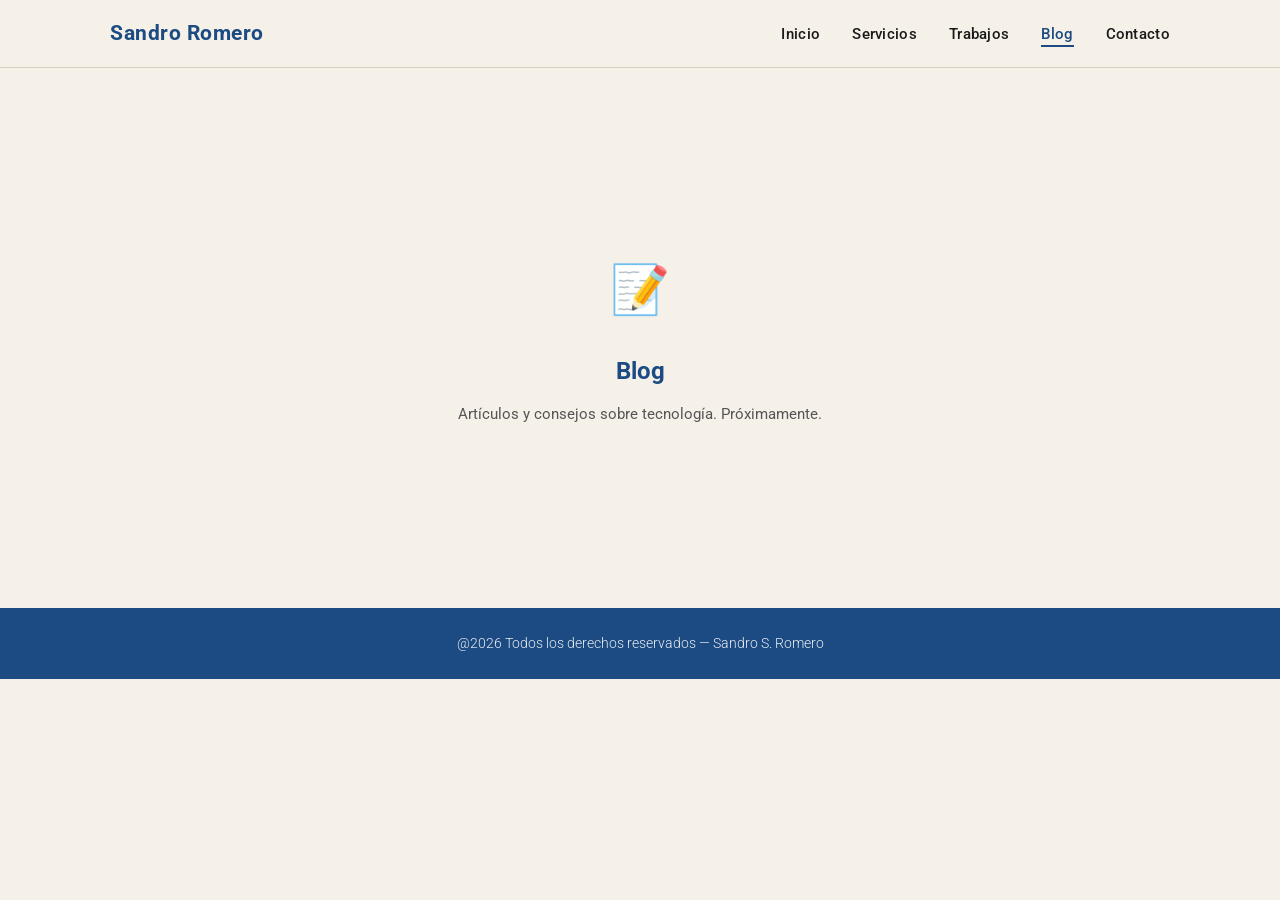
==== blog.html @ 6c4a7341 "nuew cambios espero funcione" ====
<!DOCTYPE html>
<html lang="es">
<head>
  <meta charset="UTF-8">
  <meta name="viewport" content="width=device-width, initial-scale=1.0">
  <title>Blog — Sandro Romero · Técnico en Informática</title>
  <link rel="stylesheet" href="css/styles.css">
  <style>
    .coming-soon { min-height: 60vh; display: flex; flex-direction: column; align-items: center; justify-content: center; text-align: center; padding: 60px 20px; }
    .coming-soon span { font-size: 3rem; margin-bottom: 20px; display: block; }
    .coming-soon h2 { color: #1B4B82; font-size: 1.5rem; margin-bottom: 10px; }
    .coming-soon p  { color: #555555; font-size: 0.95rem; }
  </style>
</head>
<body>
  <header>
    <div class="header-inner">
      <a href="index.html" class="logo">Sandro Romero</a>
      <nav>
        <ul id="nav-menu">
          <li><a href="index.html">Inicio</a></li>
          <li><a href="servicios.html">Servicios</a></li>
          <li><a href="trabajos.html">Trabajos</a></li>
          <li><a href="blog.html" class="active">Blog</a></li>
          <li><a href="contacto.html">Contacto</a></li>
        </ul>
      </nav>
      <button class="hamburger" id="hamburger" aria-label="Abrir menú">
        <span></span><span></span><span></span>
      </button>
    </div>
  </header>
  <div class="coming-soon">
    <span>📝</span>
    <h2>Blog</h2>
    <p>Artículos y consejos sobre tecnología. Próximamente.</p>
  </div>
  <footer><p>@2026 Todos los derechos reservados — Sandro S. Romero</p></footer>
  <script>
    document.getElementById('hamburger').addEventListener('click', () => {
      document.getElementById('nav-menu').classList.toggle('open');
    });
  </script>
</body>
</html>
---- css/styles.css ----
/* ============================================================
   ESTILOS GENERALES — Sandro Romero · Técnico en Informática
   ============================================================
   PALETA DE COLORES:
   Fondo principal:  #F5F0E8  (beige cálido)
   Fondo secundario: #EEEBE3  (beige oscuro, para secciones alternas)
   Texto principal:  #1A1A1A  (negro suave)
   Texto secundario: #555555  (gris oscuro)
   Azul principal:   #1B4B82  (azul oscuro, títulos y botones)
   Azul claro:       #2E6DB4  (azul medio, hover y acentos)
   Línea/borde:      #D6CFC3  (beige grisáceo)
   ============================================================ */

/* --- IMPORTAR TIPOGRAFÍA ROBOTO DESDE GOOGLE FONTS --- */
/* Podés cambiar la fuente aquí si querés otra tipografía en el futuro */
@import url('https://fonts.googleapis.com/css2?family=Roboto:wght@300;400;500;700&display=swap');

/* --- RESET BÁSICO: elimina márgenes y paddings por defecto del navegador --- */
*, *::before, *::after {
  box-sizing: border-box;
  margin: 0;
  padding: 0;
}

/* --- ESTILOS BASE DEL BODY --- */
body {
  font-family: 'Roboto', sans-serif; /* Fuente principal */
  background-color: #F5F0E8;         /* Fondo beige principal */
  color: #1A1A1A;                    /* Color de texto general */
  font-size: 16px;
  line-height: 1.7;
  -webkit-font-smoothing: antialiased;
}

/* --- ENLACES --- */
a {
  color: inherit;
  text-decoration: none;
}

/* --- IMÁGENES RESPONSIVAS --- */
img {
  max-width: 100%;
  display: block;
}

/* --- CONTENEDOR CENTRADO (envuelve el contenido principal) --- */
/* Cambiá el max-width si querés que el contenido sea más ancho o más angosto */
.container {
  max-width: 1100px;
  margin: 0 auto;
  padding: 0 20px;
}


/* ============================================================
   HEADER Y NAVEGACIÓN
   ============================================================ */

/* --- BARRA DE NAVEGACIÓN FIJA ARRIBA --- */
/* position: sticky hace que quede pegada al scroll */
header {
  background-color: #F5F0E8; /* Mismo color que el fondo */
  border-bottom: 1px solid #D6CFC3; /* Línea separadora inferior */
  position: sticky;
  top: 0;
  z-index: 100; /* Se mantiene encima de todo el contenido */
  padding: 16px 0;
}

/* --- CONTENIDO DEL HEADER: logo + menú --- */
.header-inner {
  display: flex;
  align-items: center;
  justify-content: space-between; /* Logo a la izquierda, menú a la derecha */
  max-width: 1100px;
  margin: 0 auto;
  padding: 0 20px;
}

/* --- LOGO / NOMBRE --- */
/* Cambiá el tamaño de la fuente aquí si querés más o menos grande */
.logo {
  font-family: 'Roboto', sans-serif;
  font-weight: 700;
  font-size: 1.3rem;
  color: #1B4B82; /* Azul principal */
  letter-spacing: 0.5px;
}

/* --- MENÚ DE NAVEGACIÓN --- */
nav ul {
  list-style: none;
  display: flex;
  gap: 32px; /* Espacio entre botones del menú. Aumentá o bajá este valor */
}

nav ul li a {
  font-size: 0.92rem;
  font-weight: 500;
  color: #1A1A1A;
  transition: color 0.2s; /* Animación suave al hacer hover */
  letter-spacing: 0.3px;
}

/* --- HOVER DEL MENÚ --- */
nav ul li a:hover {
  color: #1B4B82; /* Se pone azul al pasar el mouse */
}

/* --- LINK ACTIVO (la página actual se muestra en azul) --- */
nav ul li a.active {
  color: #1B4B82;
  border-bottom: 2px solid #1B4B82;
  padding-bottom: 2px;
}

/* --- BOTÓN HAMBURGUESA (solo visible en móvil) --- */
.hamburger {
  display: none; /* Oculto en escritorio */
  flex-direction: column;
  gap: 5px;
  cursor: pointer;
  background: none;
  border: none;
  padding: 4px;
}

.hamburger span {
  display: block;
  width: 24px;
  height: 2px;
  background: #1A1A1A;
  border-radius: 2px;
  transition: 0.3s;
}


/* ============================================================
   SECCIÓN HERO (la primera sección que se ve al entrar)
   ============================================================ */

.hero {
  padding: 70px 20px 60px;
  text-align: center;
  background-color: #F5F0E8;
}

/* --- TÍTULO PRINCIPAL --- */
/* Cambiá font-size para ajustar el tamaño del título principal */
.hero h1 {
  font-family: 'Roboto', sans-serif;
  font-weight: 700;
  font-size: 2rem;         /* En móvil se ve bien a este tamaño */
  color: #1B4B82;          /* Azul principal */
  max-width: 700px;
  margin: 0 auto 16px;
  line-height: 1.3;
  letter-spacing: -0.3px;
}

/* --- SUBTÍTULO --- */
/* Un poco más chico que el título principal */
.hero h2 {
  font-family: 'Roboto', sans-serif;
  font-weight: 300;        /* Más liviano para diferenciarse del título */
  font-size: 1.15rem;
  color: #555555;          /* Gris oscuro */
  max-width: 500px;
  margin: 0 auto;
}


/* ============================================================
   CARRUSEL DE FOTOS
   ============================================================ */

.carousel-section {
  padding: 48px 20px;
  background-color: #EEEBE3; /* Fondo ligeramente diferente para diferenciar la sección */
}

/* --- CONTENEDOR DEL CARRUSEL --- */
.carousel-wrapper {
  position: relative;
  max-width: 860px;
  margin: 0 auto;
  overflow: hidden;          /* Oculta las imágenes que están fuera del área visible */
  border-radius: 8px;
  border: 1px solid #D6CFC3;
}

/* --- PISTA (track): todas las imágenes en fila horizontal --- */
.carousel-track {
  display: flex;
  transition: transform 0.6s ease-in-out; /* Duración de la animación de deslizamiento */
}

/* --- CADA SLIDE DEL CARRUSEL --- */
.carousel-slide {
  min-width: 100%; /* Cada slide ocupa el 100% del ancho del carrusel */
  height: 420px;   /* Cambiá este valor para hacer el carrusel más alto o más bajo */
  position: relative;
  background-color: #D6CFC3; /* Color de fondo cuando no hay imagen cargada */
  display: flex;
  align-items: center;
  justify-content: center;
  flex-direction: column;
  gap: 12px;
}

/* --- IMAGEN DENTRO DEL SLIDE --- */
/* Cuando agregues tus propias fotos, reemplazá el src en el HTML */
.carousel-slide img {
  width: 100%;
  height: 100%;
  object-fit: cover; /* La imagen cubre el área sin deformarse */
  position: absolute;
  top: 0; left: 0;
}

/* --- PLACEHOLDER (texto que aparece mientras no hay foto) --- */
.slide-placeholder {
  font-size: 3rem;
  color: #999;
}

.slide-placeholder-text {
  font-size: 0.85rem;
  color: #888;
  font-weight: 400;
}

/* --- BOTONES ANTERIOR / SIGUIENTE --- */
.carousel-btn {
  position: absolute;
  top: 50%;
  transform: translateY(-50%);
  background: rgba(255,255,255,0.85);
  border: 1px solid #D6CFC3;
  border-radius: 50%;
  width: 40px;
  height: 40px;
  font-size: 1.1rem;
  cursor: pointer;
  display: flex;
  align-items: center;
  justify-content: center;
  z-index: 10;
  transition: background 0.2s;
}

.carousel-btn:hover {
  background: #fff;
}

.carousel-btn.prev { left: 12px; }
.carousel-btn.next { right: 12px; }

/* --- PUNTOS INDICADORES DEL CARRUSEL --- */
.carousel-dots {
  display: flex;
  justify-content: center;
  gap: 8px;
  margin-top: 14px;
}

.dot {
  width: 8px;
  height: 8px;
  border-radius: 50%;
  background: #D6CFC3;
  cursor: pointer;
  transition: background 0.2s;
  border: none;
}

.dot.active {
  background: #1B4B82; /* Punto activo en azul */
}


/* ============================================================
   SECCIÓN ESTADÍSTICAS / ÍCONOS
   ============================================================ */

.stats-section {
  padding: 52px 20px;
  background-color: #F5F0E8;
}

/* --- GRILLA DE 3 COLUMNAS --- */
/* En móvil cambia a 1 columna gracias a las media queries al final */
.stats-grid {
  display: grid;
  grid-template-columns: repeat(3, 1fr);
  gap: 32px;
  max-width: 860px;
  margin: 0 auto;
  text-align: center;
}

/* --- NÚMERO GRANDE --- */
.stat-number {
  font-size: 2.2rem;
  font-weight: 700;
  color: #1B4B82; /* Azul para el número */
  display: block;
  margin-bottom: 6px;
}

/* --- TEXTO DEBAJO DEL NÚMERO --- */
.stat-label {
  font-size: 0.9rem;
  color: #555555;
  font-weight: 400;
}

/* --- ÍCONO ENCIMA DEL NÚMERO --- */
.stat-icon {
  font-size: 2rem;
  margin-bottom: 10px;
  display: block;
}


/* ============================================================
   SECCIÓN SERVICIOS
   ============================================================ */

.services-section {
  padding: 64px 20px;
  background-color: #EEEBE3; /* Alternamos el fondo */
}

/* --- TÍTULO DE SECCIÓN REUTILIZABLE --- */
/* Esta clase se puede usar en cualquier sección */
.section-title {
  font-size: 1.6rem;
  font-weight: 700;
  color: #1B4B82;
  text-align: center;
  margin-bottom: 12px;
}

/* --- SUBTÍTULO DE SECCIÓN --- */
.section-subtitle {
  text-align: center;
  color: #555555;
  font-size: 0.95rem;
  margin-bottom: 40px;
}

/* --- LÍNEA DECORATIVA BAJO EL TÍTULO --- */
.section-divider {
  width: 48px;
  height: 3px;
  background: #1B4B82;
  margin: 0 auto 40px;
  border-radius: 2px;
}

/* --- GRILLA DE SERVICIOS --- */
.services-grid {
  display: grid;
  grid-template-columns: repeat(auto-fill, minmax(240px, 1fr));
  gap: 20px;
  max-width: 1000px;
  margin: 0 auto;
}

/* --- TARJETA DE SERVICIO --- */
.service-card {
  background: #F5F0E8;
  border: 1px solid #D6CFC3;
  border-radius: 8px;
  padding: 24px 20px;
  transition: box-shadow 0.2s, transform 0.2s;
}

.service-card:hover {
  box-shadow: 0 4px 16px rgba(27, 75, 130, 0.1); /* Sombra azulada suave */
  transform: translateY(-2px); /* Sube levemente al hacer hover */
}

/* --- ÍCONO DE LA TARJETA --- */
.service-icon {
  font-size: 1.8rem;
  margin-bottom: 12px;
  display: block;
}

/* --- NOMBRE DEL SERVICIO --- */
.service-card h3 {
  font-size: 1rem;
  font-weight: 700;
  color: #1B4B82;
  margin-bottom: 6px;
}

/* --- DESCRIPCIÓN CORTA DEL SERVICIO --- */
.service-card p {
  font-size: 0.875rem;
  color: #555555;
  line-height: 1.6;
}


/* ============================================================
   SECCIÓN "CÓMO TRABAJO"
   ============================================================ */

.how-section {
  padding: 64px 20px;
  background-color: #F5F0E8;
}

/* --- PASOS EN FILA --- */
.steps-grid {
  display: grid;
  grid-template-columns: repeat(3, 1fr);
  gap: 32px;
  max-width: 860px;
  margin: 0 auto;
}

/* --- CADA PASO --- */
.step {
  text-align: center;
  padding: 28px 20px;
  background: #EEEBE3;
  border-radius: 8px;
  border: 1px solid #D6CFC3;
  position: relative;
}

/* --- NÚMERO DEL PASO (círculo azul) --- */
.step-number {
  width: 44px;
  height: 44px;
  border-radius: 50%;
  background: #1B4B82;
  color: #fff;
  font-weight: 700;
  font-size: 1.1rem;
  display: flex;
  align-items: center;
  justify-content: center;
  margin: 0 auto 16px;
}

.step h3 {
  font-size: 1rem;
  font-weight: 700;
  color: #1B4B82;
  margin-bottom: 8px;
}

.step p {
  font-size: 0.875rem;
  color: #555555;
  line-height: 1.7;
}

/* --- ÍCONO EN EL PASO --- */
.step-icon {
  font-size: 1.4rem;
  display: block;
  margin-bottom: 10px;
}


/* ============================================================
   BOTÓN WHATSAPP
   ============================================================ */

.whatsapp-section {
  padding: 52px 20px;
  text-align: center;
  background-color: #EEEBE3;
}

.whatsapp-section p {
  font-size: 1rem;
  color: #555555;
  margin-bottom: 24px;
}

/* --- BOTÓN PRINCIPAL (Verde WhatsApp) --- */
/* Cambiá el color de fondo si querés otro color para el botón */
.btn-whatsapp {
  display: inline-flex;
  align-items: center;
  gap: 10px;
  background-color: #25D366; /* Verde WhatsApp oficial */
  color: #fff;
  font-family: 'Roboto', sans-serif;
  font-weight: 700;
  font-size: 1rem;
  padding: 14px 32px;
  border-radius: 50px;       /* Bordes completamente redondeados */
  border: none;
  cursor: pointer;
  text-decoration: none;
  transition: background 0.2s, transform 0.2s;
  letter-spacing: 0.3px;
}

.btn-whatsapp:hover {
  background-color: #1ebe5d;
  transform: translateY(-2px);
}

/* --- ÍCONO WHATSAPP DENTRO DEL BOTÓN --- */
.btn-whatsapp svg {
  width: 22px;
  height: 22px;
  fill: #fff;
}


/* ============================================================
   SECCIÓN BLOG
   ============================================================ */

.blog-section {
  padding: 64px 20px;
  background-color: #F5F0E8;
}

/* --- GRILLA DEL BLOG --- */
/* Cada artículo es una tarjeta */
.blog-grid {
  display: grid;
  grid-template-columns: repeat(auto-fill, minmax(300px, 1fr));
  gap: 28px;
  max-width: 1060px;
  margin: 0 auto;
}

/* --- TARJETA DE ARTÍCULO --- */
.blog-card {
  background: #EEEBE3;
  border: 1px solid #D6CFC3;
  border-radius: 8px;
  overflow: hidden;
  transition: box-shadow 0.2s, transform 0.2s;
}

.blog-card:hover {
  box-shadow: 0 4px 20px rgba(27, 75, 130, 0.1);
  transform: translateY(-3px);
}

/* --- IMAGEN O ÍCONO DEL ARTÍCULO --- */
/* Cambiá la altura si querés imágenes más grandes */
.blog-img {
  width: 100%;
  height: 180px;
  background: #D6CFC3;
  display: flex;
  align-items: center;
  justify-content: center;
  font-size: 3.5rem;   /* Tamaño del emoji ícono */
  position: relative;
  overflow: hidden;
}

/* Cuando agregues tus propias fotos, el img va dentro de .blog-img */
.blog-img img {
  width: 100%;
  height: 100%;
  object-fit: cover;
  position: absolute;
  top: 0; left: 0;
}

/* --- CONTENIDO DE LA TARJETA --- */
.blog-body {
  padding: 20px;
}

/* --- ETIQUETA/CATEGORÍA --- */
.blog-tag {
  display: inline-block;
  font-size: 0.72rem;
  font-weight: 700;
  letter-spacing: 0.08em;
  text-transform: uppercase;
  color: #1B4B82;
  background: rgba(27, 75, 130, 0.08);
  padding: 3px 10px;
  border-radius: 20px;
  margin-bottom: 10px;
}

/* --- TÍTULO DEL ARTÍCULO --- */
.blog-card h3 {
  font-size: 1rem;
  font-weight: 700;
  color: #1A1A1A;
  margin-bottom: 8px;
  line-height: 1.4;
}

/* --- TEXTO DEL ARTÍCULO --- */
.blog-card p {
  font-size: 0.875rem;
  color: #555555;
  line-height: 1.7;
}


/* ============================================================
   FOOTER (PIE DE PÁGINA)
   ============================================================ */

footer {
  background-color: #1B4B82; /* Azul oscuro para el footer */
  color: #fff;
  text-align: center;
  padding: 24px 20px;
}

footer p {
  font-size: 0.85rem;
  font-weight: 300;
  opacity: 0.9;
}


/* ============================================================
   RESPONSIVE — ADAPTACIÓN A DISPOSITIVOS MÓVILES
   ============================================================
   Breakpoints:
   - max-width: 768px → tablets y celulares grandes
   - max-width: 480px → celulares chicos
   ============================================================ */

@media (max-width: 768px) {

  /* --- MENÚ: ocultar links, mostrar hamburguesa --- */
  nav ul {
    display: none;
    flex-direction: column;
    gap: 0;
    position: absolute;
    top: 64px;
    left: 0;
    right: 0;
    background: #F5F0E8;
    border-bottom: 1px solid #D6CFC3;
    padding: 12px 0;
    z-index: 99;
  }

  nav ul.open {
    display: flex; /* Se muestra cuando el hamburger está activo */
  }

  nav ul li a {
    display: block;
    padding: 12px 24px;
    font-size: 1rem;
  }

  .hamburger {
    display: flex; /* Mostrar hamburguesa en móvil */
  }

  /* --- TÍTULO HERO MÁS CHICO EN MÓVIL --- */
  .hero h1 {
    font-size: 1.5rem;
  }

  .hero h2 {
    font-size: 1rem;
  }

  /* --- CARRUSEL MÁS BAJO EN MÓVIL --- */
  .carousel-slide {
    height: 260px;
  }

  /* --- ESTADÍSTICAS EN UNA COLUMNA --- */
  .stats-grid {
    grid-template-columns: 1fr;
    gap: 24px;
  }

  /* --- PASOS EN UNA COLUMNA --- */
  .steps-grid {
    grid-template-columns: 1fr;
    gap: 20px;
  }

  /* --- SERVICIOS: ya se adaptan solos con auto-fill --- */

  /* --- BLOG: 1 columna en móvil --- */
  .blog-grid {
    grid-template-columns: 1fr;
  }
}

@media (max-width: 480px) {
  /* Ajustes extra para celulares muy chicos */
  .hero {
    padding: 48px 16px 40px;
  }

  .hero h1 {
    font-size: 1.35rem;
  }

  .stat-number {
    font-size: 1.8rem;
  }
}
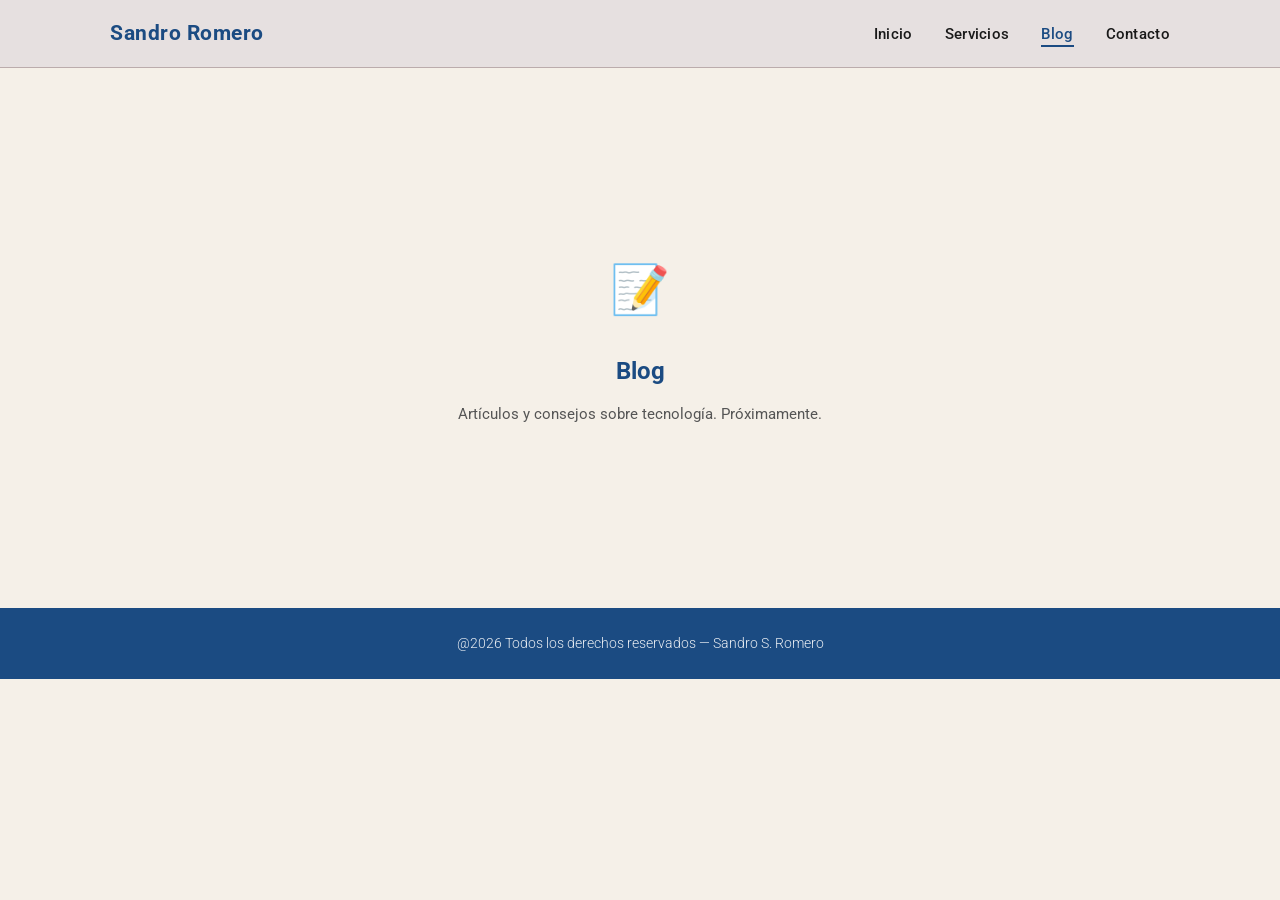
==== commit ce4a36cf: "elima trebaj se elimina treabajo" ====
--- a/blog.html
+++ b/blog.html
@@ -20,7 +20,6 @@
         <ul id="nav-menu">
           <li><a href="index.html">Inicio</a></li>
           <li><a href="servicios.html">Servicios</a></li>
-          <li><a href="trabajos.html">Trabajos</a></li>
           <li><a href="blog.html" class="active">Blog</a></li>
           <li><a href="contacto.html">Contacto</a></li>
         </ul>
--- a/css/styles.css
+++ b/css/styles.css
@@ -60,8 +60,8 @@
 /* --- BARRA DE NAVEGACIÓN FIJA ARRIBA --- */
 /* position: sticky hace que quede pegada al scroll */
 header {
-  background-color: #F5F0E8; /* Mismo color que el fondo */
-  border-bottom: 1px solid #D6CFC3; /* Línea separadora inferior */
+  background-color: #e6e0e0; /* Mismo color que el fondo */
+  border-bottom: 1px solid #bbacac; /* Línea separadora inferior */
   position: sticky;
   top: 0;
   z-index: 100; /* Se mantiene encima de todo el contenido */
@@ -231,31 +231,7 @@
   font-weight: 400;
 }
 
-/* --- BOTONES ANTERIOR / SIGUIENTE --- */
-.carousel-btn {
-  position: absolute;
-  top: 50%;
-  transform: translateY(-50%);
-  background: rgba(255,255,255,0.85);
-  border: 1px solid #D6CFC3;
-  border-radius: 50%;
-  width: 40px;
-  height: 40px;
-  font-size: 1.1rem;
-  cursor: pointer;
-  display: flex;
-  align-items: center;
-  justify-content: center;
-  z-index: 10;
-  transition: background 0.2s;
-}
-
-.carousel-btn:hover {
-  background: #fff;
-}
-
-.carousel-btn.prev { left: 12px; }
-.carousel-btn.next { right: 12px; }
+
 
 /* --- PUNTOS INDICADORES DEL CARRUSEL --- */
 .carousel-dots {
@@ -360,49 +336,47 @@
   border-radius: 2px;
 }
 
-/* --- GRILLA DE SERVICIOS --- */
-.services-grid {
-  display: grid;
-  grid-template-columns: repeat(auto-fill, minmax(240px, 1fr));
-  gap: 20px;
-  max-width: 1000px;
-  margin: 0 auto;
-}
-
-/* --- TARJETA DE SERVICIO --- */
-.service-card {
-  background: #F5F0E8;
-  border: 1px solid #D6CFC3;
-  border-radius: 8px;
-  padding: 24px 20px;
-  transition: box-shadow 0.2s, transform 0.2s;
-}
-
-.service-card:hover {
-  box-shadow: 0 4px 16px rgba(27, 75, 130, 0.1); /* Sombra azulada suave */
-  transform: translateY(-2px); /* Sube levemente al hacer hover */
-}
-
-/* --- ÍCONO DE LA TARJETA --- */
-.service-icon {
-  font-size: 1.8rem;
-  margin-bottom: 12px;
-  display: block;
-}
-
-/* --- NOMBRE DEL SERVICIO --- */
-.service-card h3 {
-  font-size: 1rem;
-  font-weight: 700;
+/* --- LISTA DE SERVICIOS (vista simple en index.html) --- */
+/* Reemplaza la grilla de tarjetas por una lista limpia centrada */
+.services-list {
+  list-style: none;           /* Sin viñetas por defecto */
+  max-width: 480px;           /* Ancho máximo de la lista. Cambiá si querés más ancha */
+  margin: 0 auto;             /* Centrada en la página */
+  padding: 0;
+}
+
+.services-list li {
+  padding: 11px 0;                        /* Espacio arriba y abajo de cada ítem */
+  border-bottom: 1px solid #D6CFC3;       /* Línea separadora entre ítems */
+  font-size: 0.97rem;
+  color: #1A1A1A;
+  display: flex;
+  align-items: center;
+  gap: 10px;
+}
+
+/* Tilde azul antes de cada ítem */
+.services-list li::before {
+  content: '✔';
   color: #1B4B82;
-  margin-bottom: 6px;
-}
-
-/* --- DESCRIPCIÓN CORTA DEL SERVICIO --- */
-.service-card p {
-  font-size: 0.875rem;
-  color: #555555;
-  line-height: 1.6;
+  font-size: 0.78rem;
+  flex-shrink: 0;
+}
+
+.services-list li:last-child {
+  border-bottom: none;        /* El último ítem no tiene línea abajo */
+}
+
+/* --- ENLACE EN EL TÍTULO DE SERVICIOS --- */
+/* El título "Servicios" se vuelve clickeable */
+.section-title a {
+  color: #1B4B82;             /* Mismo azul que el título normal */
+  text-decoration: none;
+  transition: opacity 0.2s;
+}
+
+.section-title a:hover {
+  opacity: 0.75;              /* Se aclara un poco al pasar el mouse */
 }
 
 
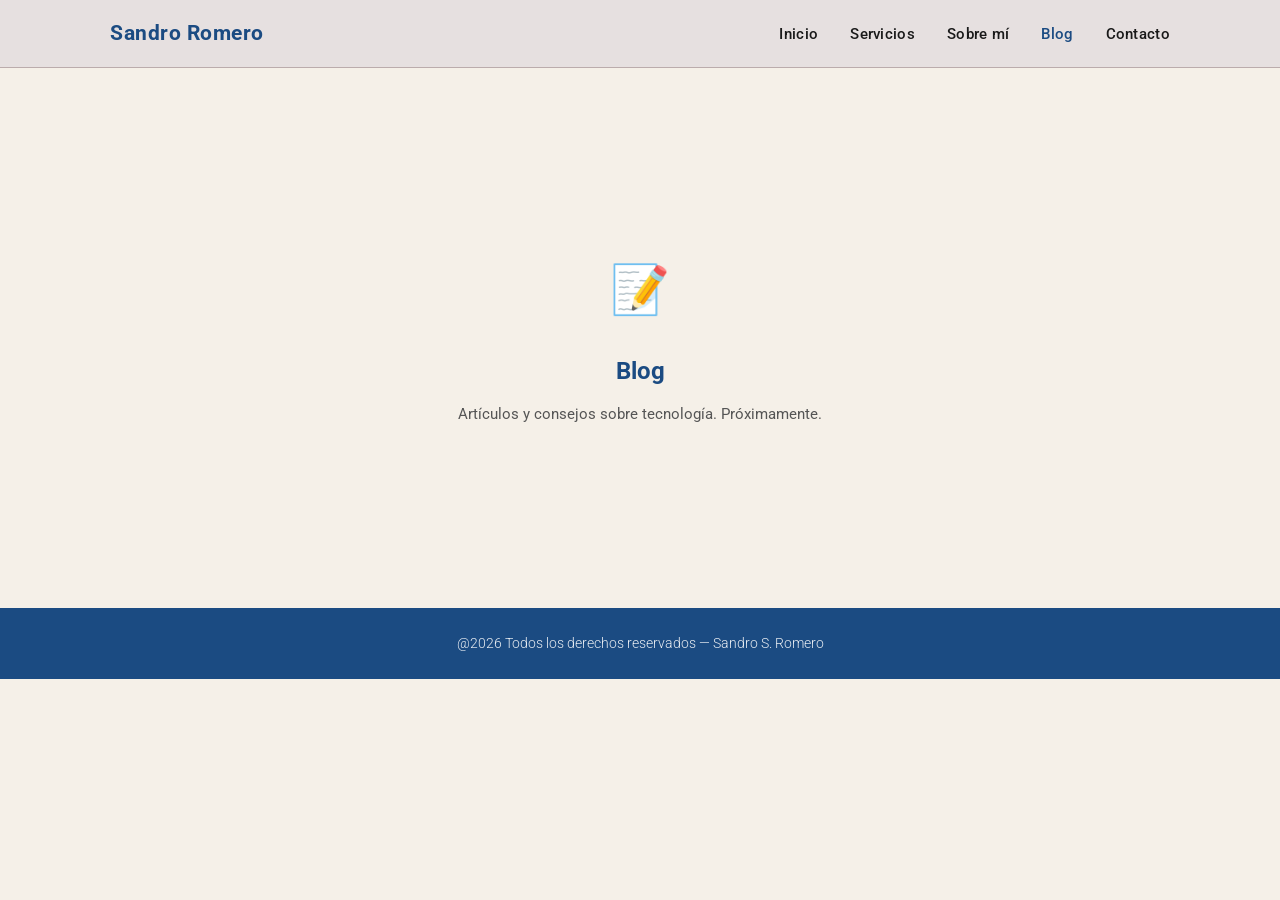
==== commit 67bb6a50: "stilo stilo" ====
--- a/blog.html
+++ b/blog.html
@@ -20,6 +20,7 @@
         <ul id="nav-menu">
           <li><a href="index.html">Inicio</a></li>
           <li><a href="servicios.html">Servicios</a></li>
+          <li><a href="sobre-mi.html">Sobre mí</a></li>
           <li><a href="blog.html" class="active">Blog</a></li>
           <li><a href="contacto.html">Contacto</a></li>
         </ul>
--- a/css/styles.css
+++ b/css/styles.css
@@ -111,7 +111,7 @@
 /* --- LINK ACTIVO (la página actual se muestra en azul) --- */
 nav ul li a.active {
   color: #1B4B82;
-  border-bottom: 2px solid #1B4B82;
+  border-bottom: none;
   padding-bottom: 2px;
 }
 
@@ -150,7 +150,7 @@
 /* Cambiá font-size para ajustar el tamaño del título principal */
 .hero h1 {
   font-family: 'Roboto', sans-serif;
-  font-weight: 700;
+  font-weight: 500;
   font-size: 2rem;         /* En móvil se ve bien a este tamaño */
   color: #1B4B82;          /* Azul principal */
   max-width: 700px;
@@ -163,11 +163,31 @@
 /* Un poco más chico que el título principal */
 .hero h2 {
   font-family: 'Roboto', sans-serif;
-  font-weight: 300;        /* Más liviano para diferenciarse del título */
+  font-weight: 700;        /* Más liviano para diferenciarse del título */
   font-size: 1.15rem;
   color: #555555;          /* Gris oscuro */
   max-width: 500px;
   margin: 0 auto;
+}
+
+/* --- PÁRRAFO DE PRESENTACIÓN DEBAJO DEL SUBTÍTULO --- */
+/* Usado en el hero: reparación, mantenimiento y optimización... */
+.hero p {
+  font-family: 'Roboto', sans-serif;
+  font-weight: 400;
+  font-size: 1rem;
+  color: #555555;
+}
+
+/* --- ETIQUETA DE UBICACIÓN (Corrientes, Argentina) --- */
+/* Reemplaza al antiguo "Ciudad de Corrientes" del título principal */
+.location-tag {
+  display: block;
+  font-size: 0.9rem;
+  font-weight: 500;
+  color: #2E6DB4; /* Azul claro, más discreto que el azul principal */
+  margin-top: 14px;
+  letter-spacing: 0.3px;
 }
 
 
@@ -257,12 +277,37 @@
 
 
 /* ============================================================
+   SECCIÓN "SOBRE MÍ"
+   ============================================================ */
+
+.about-section {
+  padding: 64px 20px;
+  background-color: #F5F0E8;
+  text-align: center;
+}
+
+/* --- PÁRRAFOS DE PRESENTACIÓN --- */
+/* Ancho limitado para que se lea cómodo, igual criterio que .hero h2 */
+.about-section p {
+  max-width: 680px;
+  margin: 0 auto;
+  font-size: 1rem;
+  color: #333333;
+  line-height: 1.8;
+}
+
+.about-section p + p {
+  margin-top: 16px; /* Separación entre párrafos */
+}
+
+
+/* ============================================================
    SECCIÓN ESTADÍSTICAS / ÍCONOS
    ============================================================ */
 
 .stats-section {
   padding: 52px 20px;
-  background-color: #F5F0E8;
+  background-color: #EEEBE3;
 }
 
 /* --- GRILLA DE 3 COLUMNAS --- */
@@ -301,7 +346,55 @@
 
 
 /* ============================================================
-   SECCIÓN SERVICIOS
+   SECCIÓN FORMACIÓN
+   ============================================================ */
+
+.formacion-section {
+  padding: 64px 20px;
+  background-color: #F5F0E8;
+}
+
+/* --- GRILLA DE TARJETAS DE FORMACIÓN --- */
+/* auto-fit + minmax: se acomoda solo según el ancho de pantalla */
+.formacion-grid {
+  display: grid;
+  grid-template-columns: repeat(auto-fit, minmax(230px, 1fr));
+  gap: 20px;
+  max-width: 900px;
+  margin: 0 auto;
+}
+
+/* --- CADA TARJETA DE FORMACIÓN --- */
+/* Mismo lenguaje visual que .blog-card: fondo beige oscuro + borde */
+.formacion-item {
+  background: #EEEBE3;
+  border: 1px solid #D6CFC3;
+  border-radius: 8px;
+  padding: 22px;
+  transition: box-shadow 0.2s, transform 0.2s;
+}
+
+.formacion-item:hover {
+  box-shadow: 0 4px 20px rgba(27, 75, 130, 0.1);
+  transform: translateY(-3px);
+}
+
+.formacion-item h3 {
+  font-size: 1rem;
+  font-weight: 700;
+  color: #1B4B82;
+  margin-bottom: 6px;
+  line-height: 1.4;
+}
+
+.formacion-item p {
+  font-size: 0.875rem;
+  color: #555555;
+}
+
+
+/* ============================================================
+   SECCIÓN SERVICIOS / ÁREAS DE TRABAJO
    ============================================================ */
 
 .services-section {
@@ -336,11 +429,11 @@
   border-radius: 2px;
 }
 
-/* --- LISTA DE SERVICIOS (vista simple en index.html) --- */
+/* --- LISTA DE SERVICIOS / ÁREAS DE TRABAJO (vista simple en index.html) --- */
 /* Reemplaza la grilla de tarjetas por una lista limpia centrada */
 .services-list {
   list-style: none;           /* Sin viñetas por defecto */
-  max-width: 480px;           /* Ancho máximo de la lista. Cambiá si querés más ancha */
+  max-width: 560px;           /* Un poco más ancha para que entren las descripciones cortas */
   margin: 0 auto;             /* Centrada en la página */
   padding: 0;
 }
@@ -368,7 +461,7 @@
 }
 
 /* --- ENLACE EN EL TÍTULO DE SERVICIOS --- */
-/* El título "Servicios" se vuelve clickeable */
+/* El título "Áreas de trabajo" se vuelve clickeable */
 .section-title a {
   color: #1B4B82;             /* Mismo azul que el título normal */
   text-decoration: none;
@@ -377,6 +470,92 @@
 
 .section-title a:hover {
   opacity: 0.75;              /* Se aclara un poco al pasar el mouse */
+}
+
+
+/* ============================================================
+   SECCIÓN PROYECTOS
+   ============================================================ */
+
+.projects-section {
+  padding: 64px 20px;
+  background-color: #F5F0E8;
+}
+
+/* --- GRILLA DE PROYECTOS --- */
+.projects-grid {
+  display: grid;
+  grid-template-columns: repeat(auto-fit, minmax(230px, 1fr));
+  gap: 20px;
+  max-width: 900px;
+  margin: 0 auto;
+}
+
+/* --- CADA TARJETA DE PROYECTO --- */
+.project-item {
+  background: #EEEBE3;
+  border: 1px solid #D6CFC3;
+  border-radius: 8px;
+  padding: 22px;
+  transition: box-shadow 0.2s, transform 0.2s;
+}
+
+.project-item:hover {
+  box-shadow: 0 4px 20px rgba(27, 75, 130, 0.1);
+  transform: translateY(-3px);
+}
+
+.project-item h3 {
+  font-size: 1rem;
+  font-weight: 700;
+  color: #1B4B82;
+  margin-bottom: 6px;
+  line-height: 1.4;
+}
+
+.project-item p {
+  font-size: 0.875rem;
+  color: #555555;
+}
+
+
+/* ============================================================
+   SECCIÓN "ACTUALMENTE"
+   ============================================================ */
+
+.now-section {
+  padding: 64px 20px;
+  background-color: #EEEBE3;
+}
+
+.now-grid {
+  display: grid;
+  grid-template-columns: repeat(auto-fit, minmax(230px, 1fr));
+  gap: 20px;
+  max-width: 900px;
+  margin: 0 auto;
+}
+
+.now-item {
+  background: #F5F0E8;
+  border: 1px solid #D6CFC3;
+  border-radius: 8px;
+  padding: 22px;
+}
+
+.now-item h3 {
+  font-size: 0.95rem;
+  font-weight: 700;
+  color: #1B4B82;
+  margin-bottom: 6px;
+  text-transform: uppercase;
+  letter-spacing: 0.05em;
+}
+
+.now-item p {
+  font-size: 0.9rem;
+  color: #333333;
+  line-height: 1.6;
 }
 
 
@@ -451,13 +630,13 @@
 .whatsapp-section {
   padding: 52px 20px;
   text-align: center;
-  background-color: #EEEBE3;
+  background-color: #F5F0E8;
 }
 
 .whatsapp-section p {
-  font-size: 1rem;
+  font-size: 0.95rem;
   color: #555555;
-  margin-bottom: 24px;
+  margin-bottom: 20px;
 }
 
 /* --- BOTÓN PRINCIPAL (Verde WhatsApp) --- */
@@ -470,8 +649,8 @@
   color: #fff;
   font-family: 'Roboto', sans-serif;
   font-weight: 700;
-  font-size: 1rem;
-  padding: 14px 32px;
+  font-size: 0.95rem;
+  padding: 12px 28px;         /* Un poco más chico: menos protagonismo, sigue siendo claro */
   border-radius: 50px;       /* Bordes completamente redondeados */
   border: none;
   cursor: pointer;
@@ -487,19 +666,19 @@
 
 /* --- ÍCONO WHATSAPP DENTRO DEL BOTÓN --- */
 .btn-whatsapp svg {
-  width: 22px;
-  height: 22px;
+  width: 20px;
+  height: 20px;
   fill: #fff;
 }
 
 
 /* ============================================================
-   SECCIÓN BLOG
+   SECCIÓN BLOG / CONOCIMIENTOS
    ============================================================ */
 
 .blog-section {
   padding: 64px 20px;
-  background-color: #F5F0E8;
+  background-color: #EEEBE3;
 }
 
 /* --- GRILLA DEL BLOG --- */
@@ -514,7 +693,7 @@
 
 /* --- TARJETA DE ARTÍCULO --- */
 .blog-card {
-  background: #EEEBE3;
+  background: #F5F0E8;
   border: 1px solid #D6CFC3;
   border-radius: 8px;
   overflow: hidden;
@@ -668,6 +847,8 @@
     gap: 20px;
   }
 
+  /* --- FORMACIÓN / PROYECTOS / ACTUALMENTE: ya se adaptan solos con auto-fit --- */
+
   /* --- SERVICIOS: ya se adaptan solos con auto-fill --- */
 
   /* --- BLOG: 1 columna en móvil --- */
@@ -690,3 +871,4 @@
     font-size: 1.8rem;
   }
 }
+
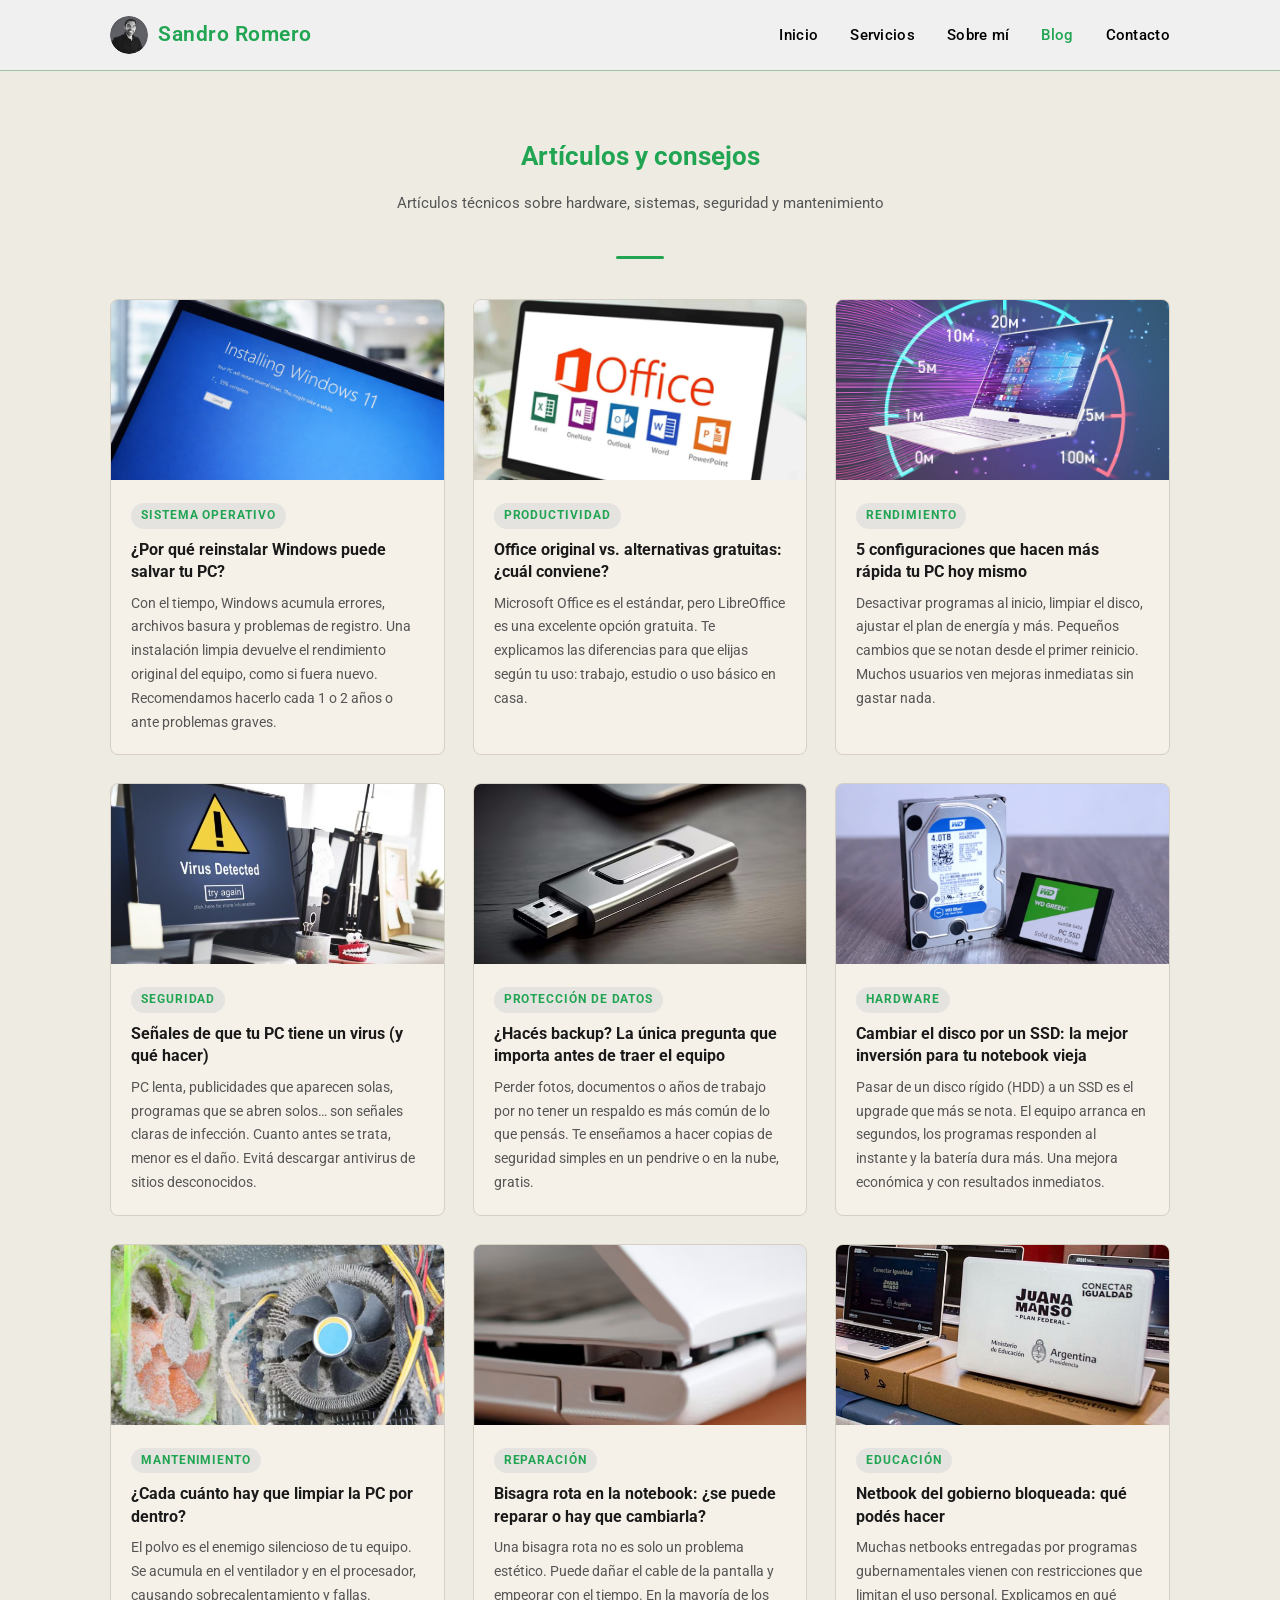
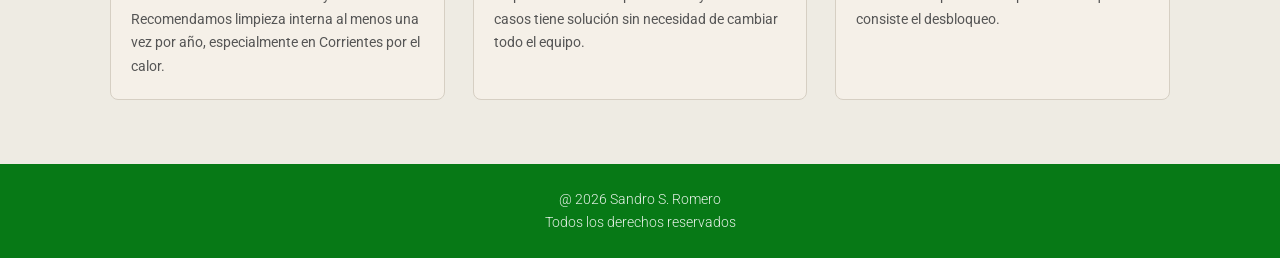
==== commit bae8c80b: "blog blog" ====
--- a/blog.html
+++ b/blog.html
@@ -1,21 +1,36 @@
 <!DOCTYPE html>
 <html lang="es">
 <head>
+  <!-- ============================================================
+       HEAD — Configuración de la página
+       ============================================================ -->
+
   <meta charset="UTF-8">
   <meta name="viewport" content="width=device-width, initial-scale=1.0">
-  <title>Blog — Sandro Romero · Técnico en Informática</title>
+
+  <!-- Título: ahora prioriza tu nombre como marca personal -->
+  <title>Sandro Romero — Técnico en Informática · Corrientes</title>
+
+  <meta name="description" content="Sandro Romero, técnico en informática en Corrientes. Reparación, mantenimiento y tecnología aplicada a PC y notebooks.">
+
   <link rel="stylesheet" href="css/styles.css">
-  <style>
-    .coming-soon { min-height: 60vh; display: flex; flex-direction: column; align-items: center; justify-content: center; text-align: center; padding: 60px 20px; }
-    .coming-soon span { font-size: 3rem; margin-bottom: 20px; display: block; }
-    .coming-soon h2 { color: #1B4B82; font-size: 1.5rem; margin-bottom: 10px; }
-    .coming-soon p  { color: #555555; font-size: 0.95rem; }
-  </style>
 </head>
+
 <body>
+
+  <!-- ============================================================
+       HEADER — Encabezado / Barra de navegación
+       ============================================================ -->
+
   <header>
     <div class="header-inner">
-      <a href="index.html" class="logo">Sandro Romero</a>
+
+      <a href="index.html" class="logo">
+  <img src="img/foto-perfil.jpeg" alt="Sandro Romero">
+  <span>Sandro Romero</span>
+</a>
+
+      <!-- MENÚ actualizado: agrega Sobre mí y Proyectos -->
       <nav>
         <ul id="nav-menu">
           <li><a href="index.html">Inicio</a></li>
@@ -25,21 +40,128 @@
           <li><a href="contacto.html">Contacto</a></li>
         </ul>
       </nav>
+
       <button class="hamburger" id="hamburger" aria-label="Abrir menú">
-        <span></span><span></span><span></span>
+        <span></span>
+        <span></span>
+        <span></span>
       </button>
+
     </div>
   </header>
-  <div class="coming-soon">
-    <span>📝</span>
-    <h2>Blog</h2>
-    <p>Artículos y consejos sobre tecnología. Próximamente.</p>
-  </div>
-  <footer><p>@2026 Todos los derechos reservados — Sandro S. Romero</p></footer>
+
   <script>
-    document.getElementById('hamburger').addEventListener('click', () => {
-      document.getElementById('nav-menu').classList.toggle('open');
-    });
-  </script>
+  const hamburger = document.getElementById("hamburger");
+  const navMenu = document.getElementById("nav-menu");
+
+  hamburger.addEventListener("click", () => {
+    navMenu.classList.toggle("open");
+  });
+</script>
+
 </body>
 </html>
+
+  <!-- ============================================================
+       SECCIÓN BLOG (ahora "Conocimientos" — mismo contenido)
+       ============================================================ -->
+
+  <section class="blog-section">
+    <h2 class="section-title">Artículos y consejos</h2>
+    <p class="section-subtitle">Artículos técnicos sobre hardware, sistemas, seguridad y mantenimiento</p>
+    <div class="section-divider"></div>
+
+    <div class="blog-grid">
+
+      <article class="blog-card">
+        <div class="blog-img"><img src="img/Instalando-windows.png" alt="Instalación Windows"></div>
+        <div class="blog-body">
+          <span class="blog-tag">Sistema Operativo</span>
+          <h3>¿Por qué reinstalar Windows puede salvar tu PC?</h3>
+          <p>Con el tiempo, Windows acumula errores, archivos basura y problemas de registro. Una instalación limpia devuelve el rendimiento original del equipo, como si fuera nuevo. Recomendamos hacerlo cada 1 o 2 años o ante problemas graves.</p>
+        </div>
+      </article>
+
+      <article class="blog-card">
+        <div class="blog-img"><img src="img/Instalacion-office.jpg" alt="Instalación Office"></div>
+        <div class="blog-body">
+          <span class="blog-tag">Productividad</span>
+          <h3>Office original vs. alternativas gratuitas: ¿cuál conviene?</h3>
+          <p>Microsoft Office es el estándar, pero LibreOffice es una excelente opción gratuita. Te explicamos las diferencias para que elijas según tu uso: trabajo, estudio o uso básico en casa.</p>
+        </div>
+      </article>
+
+      <article class="blog-card">
+        <div class="blog-img"><img src="img/Rendimiento.jpg" alt="Rendimiento del equipo"></div>
+        <div class="blog-body">
+          <span class="blog-tag">Rendimiento</span>
+          <h3>5 configuraciones que hacen más rápida tu PC hoy mismo</h3>
+          <p>Desactivar programas al inicio, limpiar el disco, ajustar el plan de energía y más. Pequeños cambios que se notan desde el primer reinicio. Muchos usuarios ven mejoras inmediatas sin gastar nada.</p>
+        </div>
+      </article>
+
+      <article class="blog-card">
+        <div class="blog-img"><img src="img/Virus.jpg" alt="Virus-en-PC"></div>
+        <div class="blog-body">
+          <span class="blog-tag">Seguridad</span>
+          <h3>Señales de que tu PC tiene un virus (y qué hacer)</h3>
+          <p>PC lenta, publicidades que aparecen solas, programas que se abren solos… son señales claras de infección. Cuanto antes se trata, menor es el daño. Evitá descargar antivirus de sitios desconocidos.</p>
+        </div>
+      </article>
+
+      <article class="blog-card">
+        <div class="blog-img"><img src="img/Pendrive.jpg" alt="Pendrive-para-backups"></div>
+        <div class="blog-body">
+          <span class="blog-tag">Protección de datos</span>
+          <h3>¿Hacés backup? La única pregunta que importa antes de traer el equipo</h3>
+          <p>Perder fotos, documentos o años de trabajo por no tener un respaldo es más común de lo que pensás. Te enseñamos a hacer copias de seguridad simples en un pendrive o en la nube, gratis.</p>
+        </div>
+      </article>
+
+      <article class="blog-card">
+        <div class="blog-img"><img src="img/hdd-ssd.jpg" alt="HDD vs SSD"></div>
+        <div class="blog-body">
+          <span class="blog-tag">Hardware</span>
+          <h3>Cambiar el disco por un SSD: la mejor inversión para tu notebook vieja</h3>
+          <p>Pasar de un disco rígido (HDD) a un SSD es el upgrade que más se nota. El equipo arranca en segundos, los programas responden al instante y la batería dura más. Una mejora económica y con resultados inmediatos.</p>
+        </div>
+      </article>
+
+      <article class="blog-card">
+        <div class="blog-img"><img src="img/Mantenimiento-pc.jpg" alt="Mantenimiento de una PC"></div>
+        <div class="blog-body">
+          <span class="blog-tag">Mantenimiento</span>
+          <h3>¿Cada cuánto hay que limpiar la PC por dentro?</h3>
+          <p>El polvo es el enemigo silencioso de tu equipo. Se acumula en el ventilador y en el procesador, causando sobrecalentamiento y fallas. Recomendamos limpieza interna al menos una vez por año, especialmente en Corrientes por el calor.</p>
+        </div>
+      </article>
+
+      <article class="blog-card">
+        <div class="blog-img"><img src="img/Bisagras.jpg" alt="Bisagras rotas de notebook"></div>
+        <div class="blog-body">
+          <span class="blog-tag">Reparación</span>
+          <h3>Bisagra rota en la notebook: ¿se puede reparar o hay que cambiarla?</h3>
+          <p>Una bisagra rota no es solo un problema estético. Puede dañar el cable de la pantalla y empeorar con el tiempo. En la mayoría de los casos tiene solución sin necesidad de cambiar todo el equipo.</p>
+        </div>
+      </article>
+
+      <article class="blog-card">
+        <div class="blog-img"><img src="img/Netbook-del-gobierno.jpg" alt="Desbloqueo de netbook del gobierno"></div>
+        <div class="blog-body">
+          <span class="blog-tag">Educación</span>
+          <h3>Netbook del gobierno bloqueada: qué podés hacer</h3>
+          <p>Muchas netbooks entregadas por programas gubernamentales vienen con restricciones que limitan el uso personal. Explicamos en qué consiste el desbloqueo.</p>
+        </div>
+      </article>
+
+    </div><!-- fin .blog-grid -->
+  </section>
+
+
+  <!-- ============================================================
+       FOOTER — Pie de página
+       ============================================================ -->
+
+  <footer>
+    <p>@ 2026 Sandro S. Romero <br>Todos los derechos reservados</p>
+  </footer>
--- a/css/styles.css
+++ b/css/styles.css
@@ -60,8 +60,8 @@
 /* --- BARRA DE NAVEGACIÓN FIJA ARRIBA --- */
 /* position: sticky hace que quede pegada al scroll */
 header {
-  background-color: #e6e0e0; /* Mismo color que el fondo */
-  border-bottom: 1px solid #bbacac; /* Línea separadora inferior */
+  background-color: #f0f0f0; /* Mismo color que el fondo */
+  border-bottom: 1px solid #a0c2a4; /* Línea separadora inferior */
   position: sticky;
   top: 0;
   z-index: 100; /* Se mantiene encima de todo el contenido */
@@ -84,8 +84,25 @@
   font-family: 'Roboto', sans-serif;
   font-weight: 700;
   font-size: 1.3rem;
-  color: #1B4B82; /* Azul principal */
+  color: #21A552; /* Azul principal */
   letter-spacing: 0.5px;
+}
+.logo {
+  display: flex;
+  align-items: center;
+  gap: 10px;
+  text-decoration: none;
+}
+
+.logo img {
+  width: 38px;
+  height: 38px;
+  border-radius: 50%;
+  object-fit: cover;
+}
+
+.logo span {
+  font-weight: 600;
 }
 
 /* --- MENÚ DE NAVEGACIÓN --- */
@@ -98,19 +115,19 @@
 nav ul li a {
   font-size: 0.92rem;
   font-weight: 500;
-  color: #1A1A1A;
+  color: #000000;
   transition: color 0.2s; /* Animación suave al hacer hover */
   letter-spacing: 0.3px;
 }
 
 /* --- HOVER DEL MENÚ --- */
 nav ul li a:hover {
-  color: #1B4B82; /* Se pone azul al pasar el mouse */
+  color: #21A552; /* Se pone blanco al pasar el mouse */
 }
 
 /* --- LINK ACTIVO (la página actual se muestra en azul) --- */
 nav ul li a.active {
-  color: #1B4B82;
+  color:#21A552 ;
   border-bottom: none;
   padding-bottom: 2px;
 }
@@ -130,7 +147,7 @@
   display: block;
   width: 24px;
   height: 2px;
-  background: #1A1A1A;
+  background: #000000;
   border-radius: 2px;
   transition: 0.3s;
 }
@@ -141,9 +158,28 @@
    ============================================================ */
 
 .hero {
-  padding: 70px 20px 60px;
+  min-height: 500px;
+  padding: 70px 20px;
+
+  display: flex;
+  flex-direction: column;
+  justify-content: center;
+  align-items: center;
+
   text-align: center;
-  background-color: #F5F0E8;
+  color: white;
+
+  /* Imagen de fondo + capa oscura para facilitar la lectura */
+  background-image:
+    linear-gradient(
+      rgba(0, 0, 0, 0.64),
+      rgba(0, 0, 0, 0.64)
+    ),
+    url("../img/portada-hero.jpg");
+
+  background-size: cover;
+  background-position: center;
+  background-repeat: no-repeat;
 }
 
 /* --- TÍTULO PRINCIPAL --- */
@@ -152,7 +188,7 @@
   font-family: 'Roboto', sans-serif;
   font-weight: 500;
   font-size: 2rem;         /* En móvil se ve bien a este tamaño */
-  color: #1B4B82;          /* Azul principal */
+  color: #fdfeff;          /* Azul principal */
   max-width: 700px;
   margin: 0 auto 16px;
   line-height: 1.3;
@@ -165,7 +201,7 @@
   font-family: 'Roboto', sans-serif;
   font-weight: 700;        /* Más liviano para diferenciarse del título */
   font-size: 1.15rem;
-  color: #555555;          /* Gris oscuro */
+  color: #f8f8f8;          /* Gris oscuro */
   max-width: 500px;
   margin: 0 auto;
 }
@@ -176,7 +212,7 @@
   font-family: 'Roboto', sans-serif;
   font-weight: 400;
   font-size: 1rem;
-  color: #555555;
+  color: #f0eded;
 }
 
 /* --- ETIQUETA DE UBICACIÓN (Corrientes, Argentina) --- */
@@ -197,7 +233,7 @@
 
 .carousel-section {
   padding: 48px 20px;
-  background-color: #EEEBE3; /* Fondo ligeramente diferente para diferenciar la sección */
+  background-color: #eef3ed; /* Fondo ligeramente diferente para diferenciar la sección */
 }
 
 /* --- CONTENEDOR DEL CARRUSEL --- */
@@ -207,7 +243,7 @@
   margin: 0 auto;
   overflow: hidden;          /* Oculta las imágenes que están fuera del área visible */
   border-radius: 8px;
-  border: 1px solid #D6CFC3;
+  border: 1px solid #f7faf5;
 }
 
 /* --- PISTA (track): todas las imágenes en fila horizontal --- */
@@ -272,7 +308,7 @@
 }
 
 .dot.active {
-  background: #1B4B82; /* Punto activo en azul */
+  background: #21A552; /* Punto activo en azul */
 }
 
 
@@ -307,7 +343,7 @@
 
 .stats-section {
   padding: 52px 20px;
-  background-color: #EEEBE3;
+  background-color: #e8f5ee;
 }
 
 /* --- GRILLA DE 3 COLUMNAS --- */
@@ -325,7 +361,7 @@
 .stat-number {
   font-size: 2.2rem;
   font-weight: 700;
-  color: #1B4B82; /* Azul para el número */
+  color: #21A552; /* Azul para el número */
   display: block;
   margin-bottom: 6px;
 }
@@ -382,7 +418,7 @@
 .formacion-item h3 {
   font-size: 1rem;
   font-weight: 700;
-  color: #1B4B82;
+  color: #012706;
   margin-bottom: 6px;
   line-height: 1.4;
 }
@@ -407,7 +443,7 @@
 .section-title {
   font-size: 1.6rem;
   font-weight: 700;
-  color: #1B4B82;
+  color:#21A552 ;
   text-align: center;
   margin-bottom: 12px;
 }
@@ -424,7 +460,7 @@
 .section-divider {
   width: 48px;
   height: 3px;
-  background: #1B4B82;
+  background: #21A552;
   margin: 0 auto 40px;
   border-radius: 2px;
 }
@@ -451,7 +487,7 @@
 /* Tilde azul antes de cada ítem */
 .services-list li::before {
   content: '✔';
-  color: #1B4B82;
+  color:#21A552 ;
   font-size: 0.78rem;
   flex-shrink: 0;
 }
@@ -519,109 +555,6 @@
 }
 
 
-/* ============================================================
-   SECCIÓN "ACTUALMENTE"
-   ============================================================ */
-
-.now-section {
-  padding: 64px 20px;
-  background-color: #EEEBE3;
-}
-
-.now-grid {
-  display: grid;
-  grid-template-columns: repeat(auto-fit, minmax(230px, 1fr));
-  gap: 20px;
-  max-width: 900px;
-  margin: 0 auto;
-}
-
-.now-item {
-  background: #F5F0E8;
-  border: 1px solid #D6CFC3;
-  border-radius: 8px;
-  padding: 22px;
-}
-
-.now-item h3 {
-  font-size: 0.95rem;
-  font-weight: 700;
-  color: #1B4B82;
-  margin-bottom: 6px;
-  text-transform: uppercase;
-  letter-spacing: 0.05em;
-}
-
-.now-item p {
-  font-size: 0.9rem;
-  color: #333333;
-  line-height: 1.6;
-}
-
-
-/* ============================================================
-   SECCIÓN "CÓMO TRABAJO"
-   ============================================================ */
-
-.how-section {
-  padding: 64px 20px;
-  background-color: #F5F0E8;
-}
-
-/* --- PASOS EN FILA --- */
-.steps-grid {
-  display: grid;
-  grid-template-columns: repeat(3, 1fr);
-  gap: 32px;
-  max-width: 860px;
-  margin: 0 auto;
-}
-
-/* --- CADA PASO --- */
-.step {
-  text-align: center;
-  padding: 28px 20px;
-  background: #EEEBE3;
-  border-radius: 8px;
-  border: 1px solid #D6CFC3;
-  position: relative;
-}
-
-/* --- NÚMERO DEL PASO (círculo azul) --- */
-.step-number {
-  width: 44px;
-  height: 44px;
-  border-radius: 50%;
-  background: #1B4B82;
-  color: #fff;
-  font-weight: 700;
-  font-size: 1.1rem;
-  display: flex;
-  align-items: center;
-  justify-content: center;
-  margin: 0 auto 16px;
-}
-
-.step h3 {
-  font-size: 1rem;
-  font-weight: 700;
-  color: #1B4B82;
-  margin-bottom: 8px;
-}
-
-.step p {
-  font-size: 0.875rem;
-  color: #555555;
-  line-height: 1.7;
-}
-
-/* --- ÍCONO EN EL PASO --- */
-.step-icon {
-  font-size: 1.4rem;
-  display: block;
-  margin-bottom: 10px;
-}
-
 
 /* ============================================================
    BOTÓN WHATSAPP
@@ -645,7 +578,7 @@
   display: inline-flex;
   align-items: center;
   gap: 10px;
-  background-color: #25D366; /* Verde WhatsApp oficial */
+  background-color: #21A552; /* Verde WhatsApp oficial */
   color: #fff;
   font-family: 'Roboto', sans-serif;
   font-weight: 700;
@@ -660,7 +593,7 @@
 }
 
 .btn-whatsapp:hover {
-  background-color: #1ebe5d;
+  background-color: #21A552;
   transform: translateY(-2px);
 }
 
@@ -740,7 +673,7 @@
   font-weight: 700;
   letter-spacing: 0.08em;
   text-transform: uppercase;
-  color: #1B4B82;
+  color: #21A552;
   background: rgba(27, 75, 130, 0.08);
   padding: 3px 10px;
   border-radius: 20px;
@@ -769,7 +702,7 @@
    ============================================================ */
 
 footer {
-  background-color: #1B4B82; /* Azul oscuro para el footer */
+  background-color: #077916; /* verde oscuro para el footer */
   color: #fff;
   text-align: center;
   padding: 24px 20px;
@@ -820,14 +753,29 @@
   .hamburger {
     display: flex; /* Mostrar hamburguesa en móvil */
   }
-
-  /* --- TÍTULO HERO MÁS CHICO EN MÓVIL --- */
+  /* --- HERO / BANNER ADAPTADO A MÓVIL --- */
+  .hero {
+    min-height: 420px;
+    padding: 60px 20px;
+    background-position: center center;
+  }
+
   .hero h1 {
-    font-size: 1.5rem;
+    font-size: 1.7rem;
+    line-height: 1.25;
   }
 
   .hero h2 {
     font-size: 1rem;
+  }
+
+  .hero p {
+    font-size: 0.95rem;
+    max-width: 340px;
+  }
+
+  .location-tag {
+    font-size: 0.8rem;
   }
 
   /* --- CARRUSEL MÁS BAJO EN MÓVIL --- */
@@ -860,11 +808,13 @@
 @media (max-width: 480px) {
   /* Ajustes extra para celulares muy chicos */
   .hero {
-    padding: 48px 16px 40px;
+    min-height: 390px;
+    padding: 50px 16px 40px;
+    background-position: center center;
   }
 
   .hero h1 {
-    font-size: 1.35rem;
+    font-size: 1.45rem;
   }
 
   .stat-number {
@@ -872,3 +822,190 @@
   }
 }
 
+
+/* ============================================================
+   SOBRE MÍ — DISEÑO RESPONSIVE
+   ============================================================ */
+
+.sobre-mi-contenido {
+  display: flex;
+  align-items: center;
+  justify-content: space-between;
+  gap: 60px;
+  max-width: 1000px;
+  margin: 0 auto;
+}
+
+.sobre-mi-texto {
+  flex: 1;
+  min-width: 0;
+}
+
+.sobre-mi-foto {
+  flex: 0 0 230px;
+  display: flex;
+  justify-content: center;
+  align-items: center;
+}
+
+.sobre-mi-foto img {
+  display: block !important;
+  width: 230px !important;
+  height: 230px !important;
+  max-width: none !important;
+  border-radius: 50% !important;
+  object-fit: cover !important;
+  border: 4px solid #21A552 !important;
+  box-shadow: 0 8px 25px rgba(0, 0, 0, 0.15);
+}
+
+
+/* ============================================================
+   SOBRE MÍ — CELULARES
+   ============================================================ */
+
+@media (max-width: 700px) {
+
+  .sobre-mi-contenido {
+    flex-direction: column;
+    gap: 30px;
+    text-align: center;
+  }
+
+  .sobre-mi-foto {
+    order: 1;
+    flex: none;
+    width: 100%;
+  }
+
+  .sobre-mi-texto {
+    order: 2;
+    width: 100%;
+  }
+
+  .sobre-mi-foto img {
+    width: 190px !important;
+    height: 190px !important;
+    max-width: none !important;
+    border-radius: 50% !important;
+    border: 4px solid #21A552 !important;
+  }
+
+  .sobre-mi-texto .services-list {
+    text-align: left;
+  }
+}
+
+/* ============================================================
+   BANNERS GRANDES DE SERVICIOS
+   ============================================================ */
+
+.service-banner {
+  width: 100%;
+  min-height: 100vh;
+
+  position: relative;
+
+  display: flex;
+  align-items: center;
+  justify-content: center;
+
+  background-size: cover;
+  background-position: center;
+  background-repeat: no-repeat;
+
+  color: white;
+  text-align: center;
+}
+
+
+/* --- IMAGEN WINDOWS 11 --- */
+
+.windows-banner {
+  background-image:
+    linear-gradient(
+      rgba(0, 0, 0, 0.35),
+      rgba(0, 0, 0, 0.35)
+    ),
+    url("../img/windows-11-banner.jpg");
+}
+
+.remote-banner {
+  background-image:
+    linear-gradient(
+      rgba(0, 0, 0, 0.35),
+      rgba(0, 0, 0, 0.35)
+    ),
+    url("../img/soporte-remoto.jpg");
+}
+
+
+.hardware-banner {
+  background-image:
+    linear-gradient(
+      rgba(0, 0, 0, 0.35),
+      rgba(0, 0, 0, 0.35)
+    ),
+    url("../img/hardware.jpg");
+}
+
+
+/* --- TEXTO SOBRE LA IMAGEN --- */
+
+.service-banner-content {
+  position: relative;
+  z-index: 2;
+
+  padding: 20px;
+}
+
+.service-banner h2 {
+  font-size: 1.7rem;
+  font-weight: 500;
+  margin-bottom: 10px;
+  letter-spacing: -1px;
+}
+
+.service-banner p {
+  font-size: 1.3rem;
+  font-weight: 400;
+}
+
+
+/* --- MÓVIL --- */
+
+@media (max-width: 768px) {
+
+  .service-banner {
+    min-height: 70vh;
+  }
+
+  .service-banner h2 {
+    font-size: 2.0rem;
+  }
+
+  .service-banner p {
+    font-size: 1rem;
+  }
+
+}
+
+
+
+.btn-whatsapp {
+    display: inline-block;
+    margin-top: 55px;
+    padding: 13px 25px;
+    background-color: #21A552;
+    color: white;
+    text-decoration: none;
+    font-size: 16px;
+    font-weight: 500;
+    border-radius: 6px;
+    transition: 0.3s ease;
+}
+
+.btn-whatsapp:hover {
+    background-color: #188943;
+    transform: translateY(-2px);
+}
